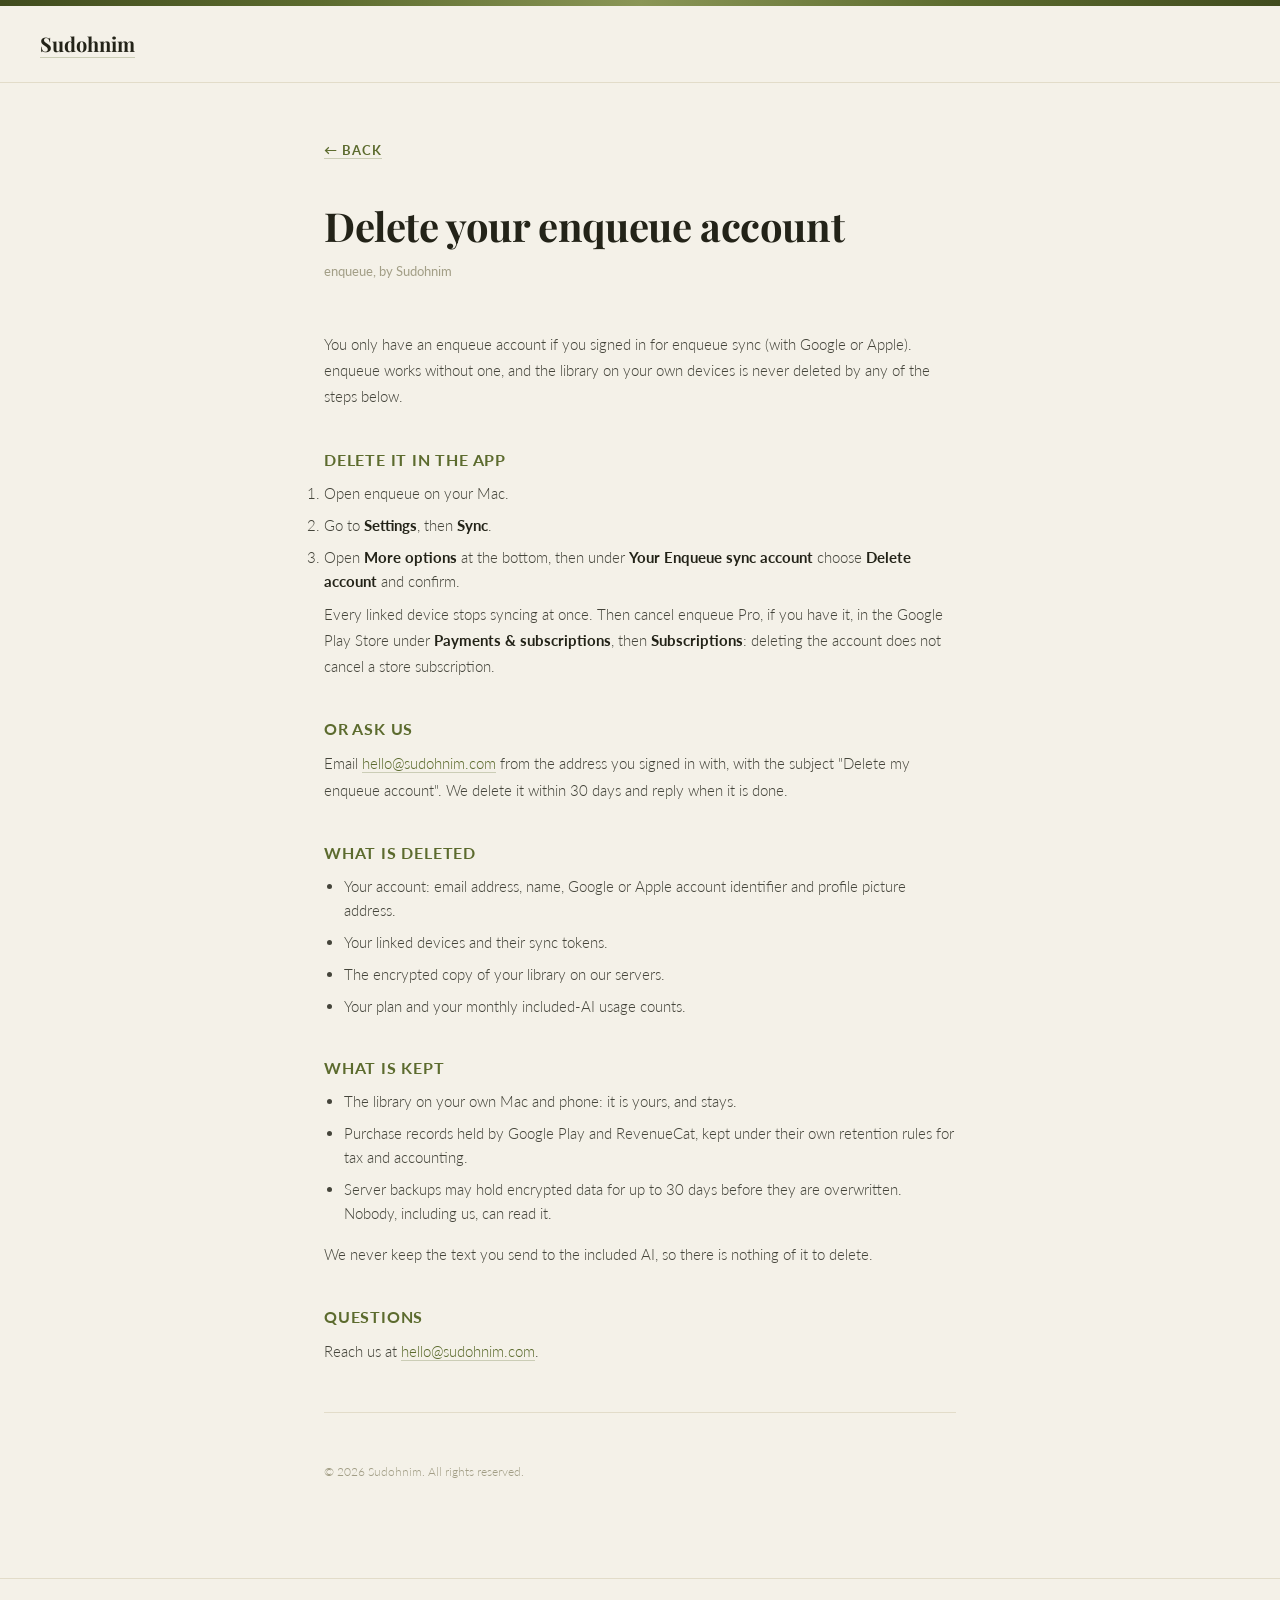
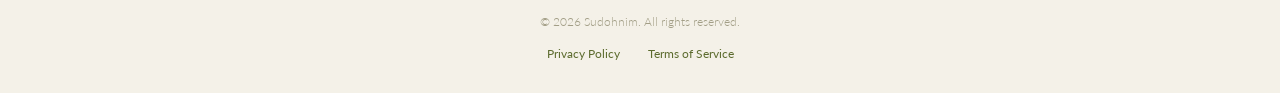
==== enqueue-delete-account.html @ 3f09f62d "added delete account notes" ====
<!DOCTYPE html>
<html lang="en">
<head>
  <meta charset="UTF-8" />
  <meta name="viewport" content="width=device-width, initial-scale=1.0" />
  <title>Delete your enqueue account - Sudohnim</title>
  <link href="https://fonts.googleapis.com/css2?family=Playfair+Display:wght@700&family=Lato:wght@300;400;700&display=swap" rel="stylesheet" />
  <style>
    :root {
      --bg: #F4F1E8;
      --ink: #232318;
      --body: #44443A;
      --muted: #6F6E5C;
      --faint: #A29E86;
      --olive: #5C6B2E;
      --olive-deep: #414C1E;
      --olive-tint: #E7E9D5;
      --border: #E2DCC9;
      --surface-2: #EEEADD;
    }
    * { margin: 0; padding: 0; box-sizing: border-box; }
    body {
      font-family: 'Lato', sans-serif;
      background-color: var(--bg);
      color: var(--ink);
      min-height: 100vh;
      display: flex;
      flex-direction: column;
    }
    body::before {
      content: '';
      display: block;
      height: 6px;
      background: linear-gradient(90deg, var(--olive-deep), var(--olive), #8A9656, var(--olive), var(--olive-deep));
    }
    header {
      padding: 24px 40px;
      display: flex;
      align-items: center;
      justify-content: space-between;
      border-bottom: 1px solid var(--border);
    }
    .logo {
      font-family: 'Playfair Display', serif;
      font-size: 20px;
      font-weight: 700;
      color: var(--ink);
      text-decoration: none;
    }
    nav a {
      font-size: 13px;
      font-weight: 700;
      letter-spacing: 0.1em;
      text-transform: uppercase;
      color: var(--olive);
      text-decoration: none;
      margin-left: 28px;
      transition: color 0.2s;
    }
    nav a:hover { color: var(--ink); }
    main {
      flex: 1;
      max-width: 680px;
      margin: 0 auto;
      padding: 56px 24px 80px;
      width: 100%;
    }
    .back {
      display: inline-block;
      font-size: 13px;
      font-weight: 700;
      color: var(--olive);
      text-decoration: none;
      letter-spacing: 0.08em;
      text-transform: uppercase;
      margin-bottom: 40px;
      transition: color 0.2s;
    }
    .back:hover { color: var(--ink); }
    h1 {
      font-family: 'Playfair Display', serif;
      font-size: 40px;
      font-weight: 700;
      letter-spacing: -0.01em;
      margin-bottom: 8px;
      color: var(--ink);
    }
    .meta {
      font-size: 13px;
      color: var(--faint);
      margin-bottom: 48px;
      font-weight: 400;
    }
    h2 {
      font-size: 16px;
      font-weight: 700;
      letter-spacing: 0.05em;
      text-transform: uppercase;
      color: var(--olive);
      margin: 40px 0 12px;
    }
    h3 {
      font-size: 15px;
      font-weight: 700;
      color: var(--ink);
      margin: 24px 0 8px;
    }
    p { margin-bottom: 16px; font-size: 15px; color: var(--body); line-height: 1.75; font-weight: 300; }
    ul { padding-left: 20px; margin-bottom: 16px; }
    li { font-size: 15px; color: var(--body); margin-bottom: 8px; line-height: 1.6; font-weight: 300; }
    strong { font-weight: 700; color: var(--ink); }
    a { color: var(--olive); text-decoration: none; border-bottom: 1px solid #5C6B2E44; }
    a:hover { border-color: var(--olive); }
    hr { border: none; border-top: 1px solid var(--border); margin: 48px 0; }
    .app-block {
      background: var(--surface-2);
      border: 1px solid var(--border);
      border-radius: 12px;
      padding: 20px 24px;
      margin-bottom: 16px;
    }
    .footnote { font-size: 12px; color: var(--faint); }
    footer {
      padding: 32px 40px;
      text-align: center;
      border-top: 1px solid var(--border);
    }
    footer p { font-size: 12px; color: var(--faint); margin-bottom: 10px; }
    footer a { font-size: 12px; color: var(--olive); text-decoration: none; margin: 0 12px; border: none; }
    footer a:hover { color: var(--ink); }
  </style>
</head>
<body>
  <header>
    <a class="logo" href="index.html">Sudohnim</a>
  </header>

  <main>
    <a class="back" href="index.html">← Back</a>

    <h1>Delete your enqueue account</h1>
    <p class="meta">enqueue, by Sudohnim</p>

    <p>You only have an enqueue account if you signed in for enqueue sync (with Google or Apple). enqueue works without one, and the library on your own devices is never deleted by any of the steps below.</p>

    <h2>Delete it in the app</h2>
    <ol>
      <li>Open enqueue on your Mac.</li>
      <li>Go to <strong>Settings</strong>, then <strong>Sync</strong>.</li>
      <li>Open <strong>More options</strong> at the bottom, then under <strong>Your Enqueue sync account</strong> choose <strong>Delete account</strong> and confirm.</li>
    </ol>
    <p>Every linked device stops syncing at once. Then cancel enqueue Pro, if you have it, in the Google Play Store under <strong>Payments &amp; subscriptions</strong>, then <strong>Subscriptions</strong>: deleting the account does not cancel a store subscription.</p>

    <h2>Or ask us</h2>
    <p>Email <a href="mailto:hello@sudohnim.com?subject=Delete%20my%20enqueue%20account">hello@sudohnim.com</a> from the address you signed in with, with the subject "Delete my enqueue account". We delete it within 30 days and reply when it is done.</p>

    <h2>What is deleted</h2>
    <ul>
      <li>Your account: email address, name, Google or Apple account identifier and profile picture address.</li>
      <li>Your linked devices and their sync tokens.</li>
      <li>The encrypted copy of your library on our servers.</li>
      <li>Your plan and your monthly included-AI usage counts.</li>
    </ul>

    <h2>What is kept</h2>
    <ul>
      <li>The library on your own Mac and phone: it is yours, and stays.</li>
      <li>Purchase records held by Google Play and RevenueCat, kept under their own retention rules for tax and accounting.</li>
      <li>Server backups may hold encrypted data for up to 30 days before they are overwritten. Nobody, including us, can read it.</li>
    </ul>
    <p>We never keep the text you send to the included AI, so there is nothing of it to delete.</p>

    <h2>Questions</h2>
    <p>Reach us at <a href="mailto:hello@sudohnim.com">hello@sudohnim.com</a>.</p>

    <hr />
    <p class="footnote">© 2026 Sudohnim. All rights reserved.</p>
  </main>

  <footer>
    <p>© 2026 Sudohnim. All rights reserved.</p>
    <div>
      <a href="privacy.html">Privacy Policy</a>
      <a href="terms.html">Terms of Service</a>
    </div>
  </footer>
</body>
</html>
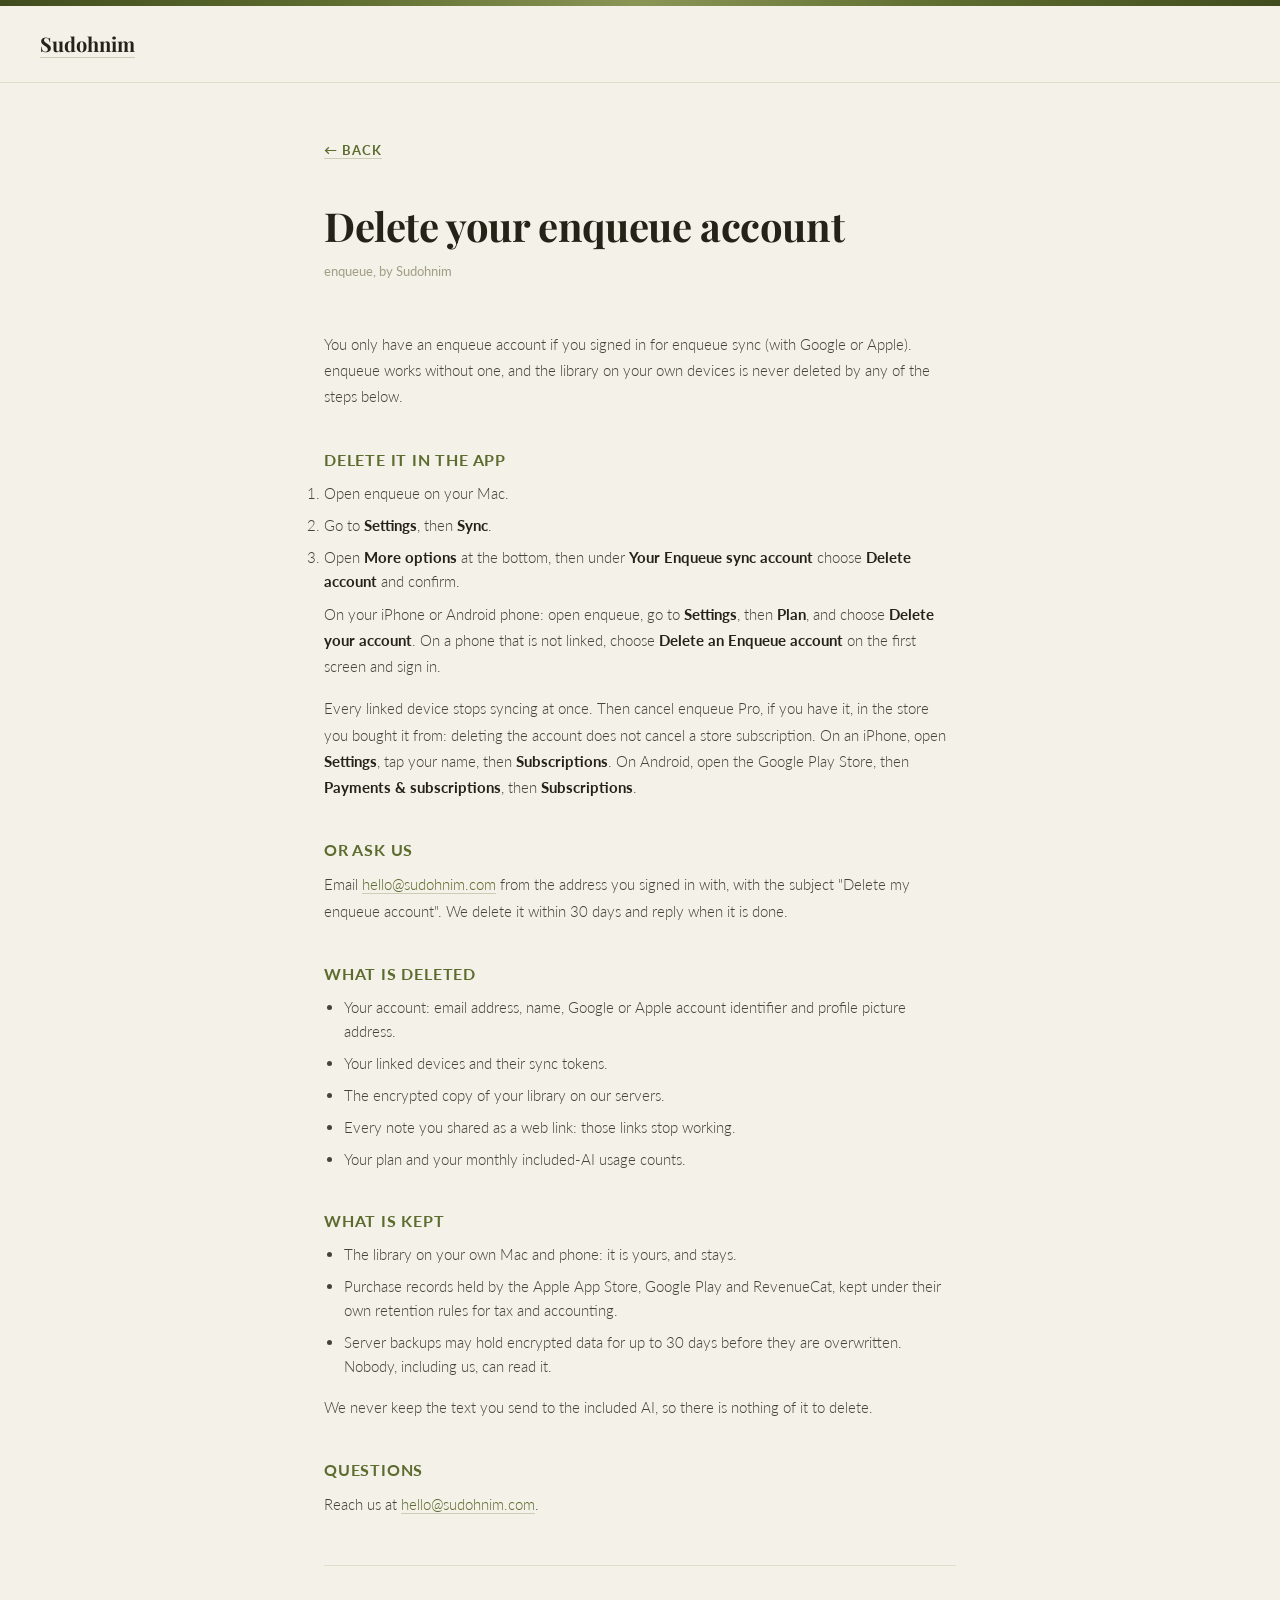
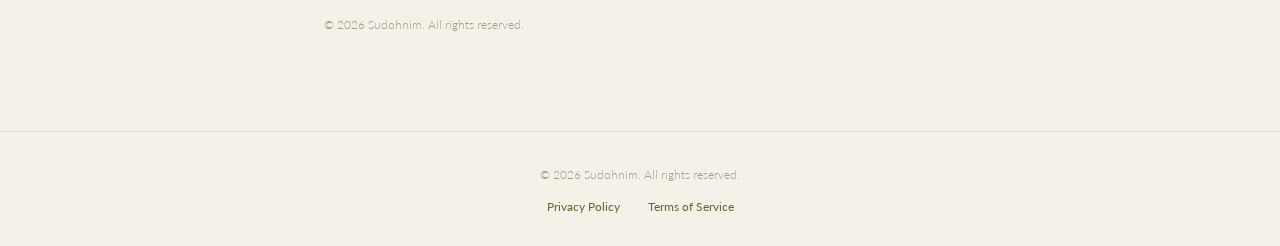
==== commit 0765e3cd: "updated terms and privayc for both apps - added links" ====
--- a/enqueue-delete-account.html
+++ b/enqueue-delete-account.html
@@ -149,7 +149,8 @@
       <li>Go to <strong>Settings</strong>, then <strong>Sync</strong>.</li>
       <li>Open <strong>More options</strong> at the bottom, then under <strong>Your Enqueue sync account</strong> choose <strong>Delete account</strong> and confirm.</li>
     </ol>
-    <p>Every linked device stops syncing at once. Then cancel enqueue Pro, if you have it, in the Google Play Store under <strong>Payments &amp; subscriptions</strong>, then <strong>Subscriptions</strong>: deleting the account does not cancel a store subscription.</p>
+    <p>On your iPhone or Android phone: open enqueue, go to <strong>Settings</strong>, then <strong>Plan</strong>, and choose <strong>Delete your account</strong>. On a phone that is not linked, choose <strong>Delete an Enqueue account</strong> on the first screen and sign in.</p>
+    <p>Every linked device stops syncing at once. Then cancel enqueue Pro, if you have it, in the store you bought it from: deleting the account does not cancel a store subscription. On an iPhone, open <strong>Settings</strong>, tap your name, then <strong>Subscriptions</strong>. On Android, open the Google Play Store, then <strong>Payments &amp; subscriptions</strong>, then <strong>Subscriptions</strong>.</p>
 
     <h2>Or ask us</h2>
     <p>Email <a href="mailto:hello@sudohnim.com?subject=Delete%20my%20enqueue%20account">hello@sudohnim.com</a> from the address you signed in with, with the subject "Delete my enqueue account". We delete it within 30 days and reply when it is done.</p>
@@ -159,13 +160,14 @@
       <li>Your account: email address, name, Google or Apple account identifier and profile picture address.</li>
       <li>Your linked devices and their sync tokens.</li>
       <li>The encrypted copy of your library on our servers.</li>
+      <li>Every note you shared as a web link: those links stop working.</li>
       <li>Your plan and your monthly included-AI usage counts.</li>
     </ul>
 
     <h2>What is kept</h2>
     <ul>
       <li>The library on your own Mac and phone: it is yours, and stays.</li>
-      <li>Purchase records held by Google Play and RevenueCat, kept under their own retention rules for tax and accounting.</li>
+      <li>Purchase records held by the Apple App Store, Google Play and RevenueCat, kept under their own retention rules for tax and accounting.</li>
       <li>Server backups may hold encrypted data for up to 30 days before they are overwritten. Nobody, including us, can read it.</li>
     </ul>
     <p>We never keep the text you send to the included AI, so there is nothing of it to delete.</p>
